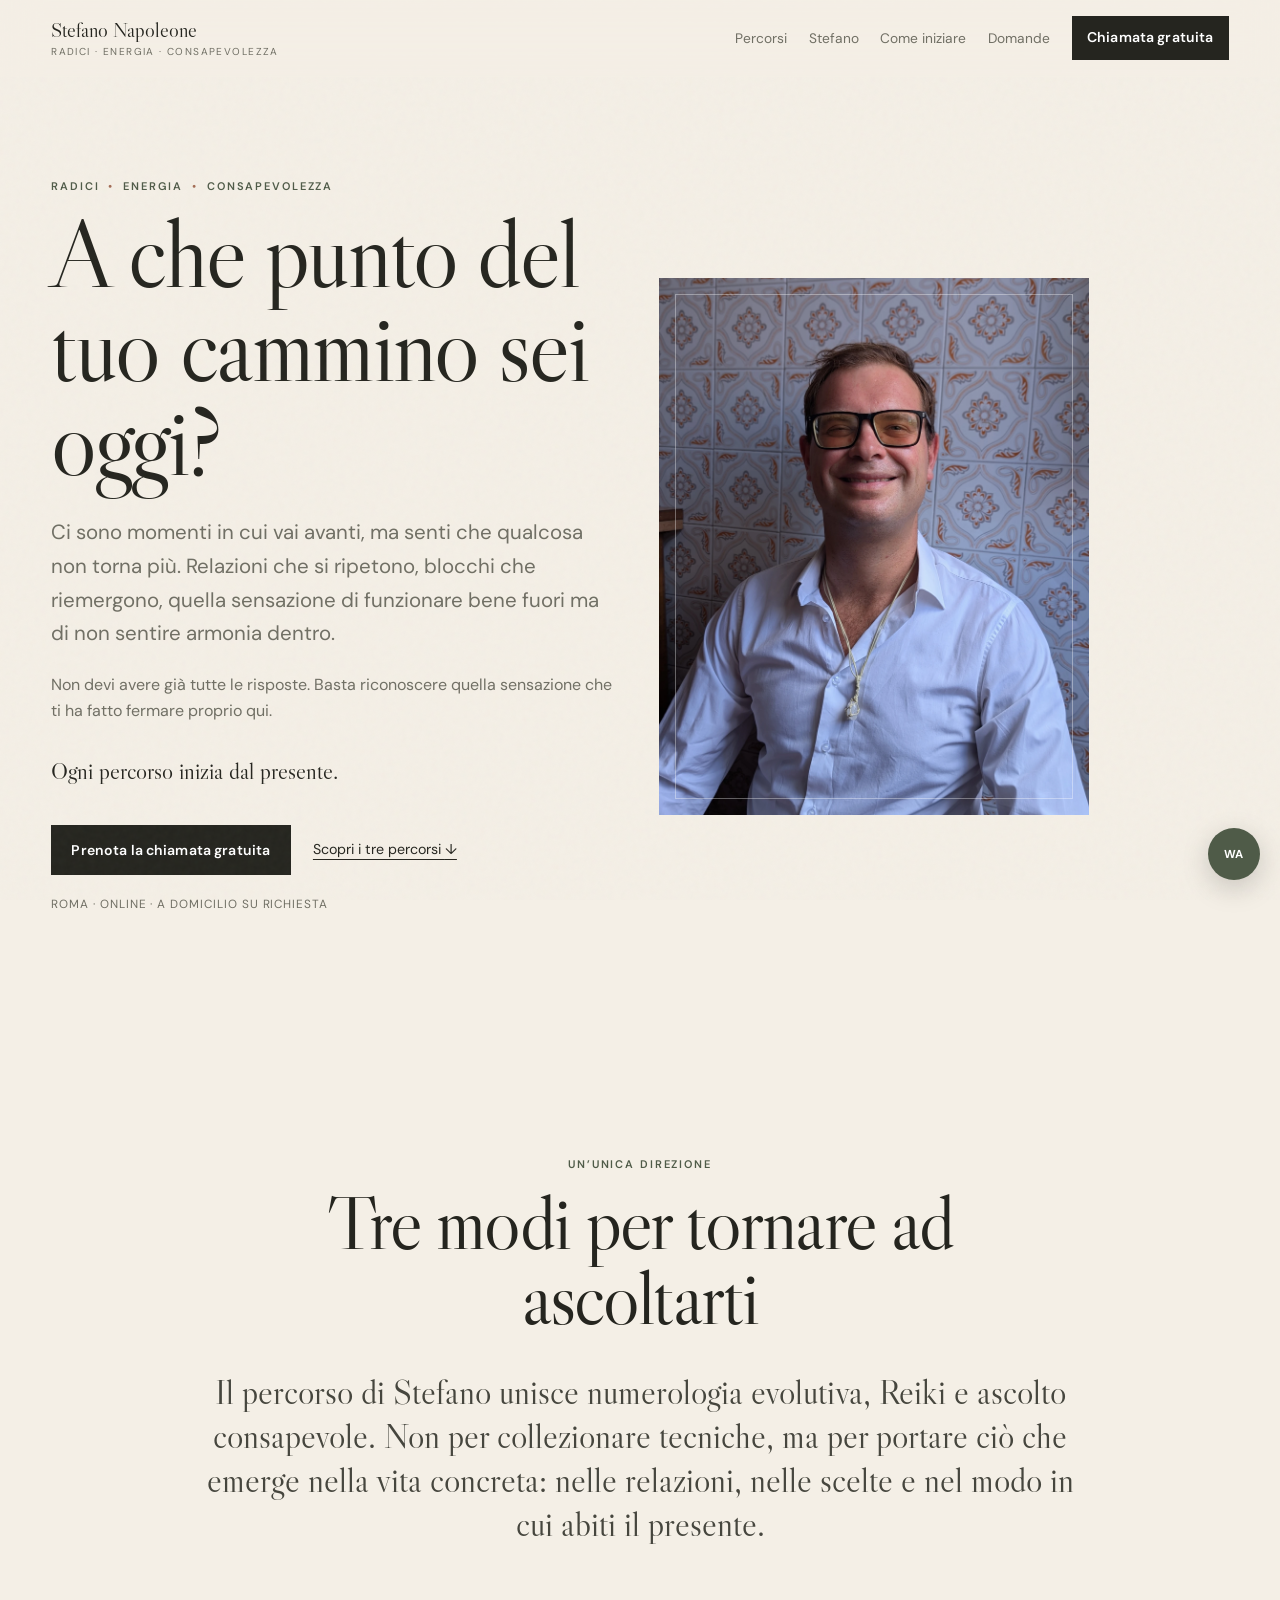
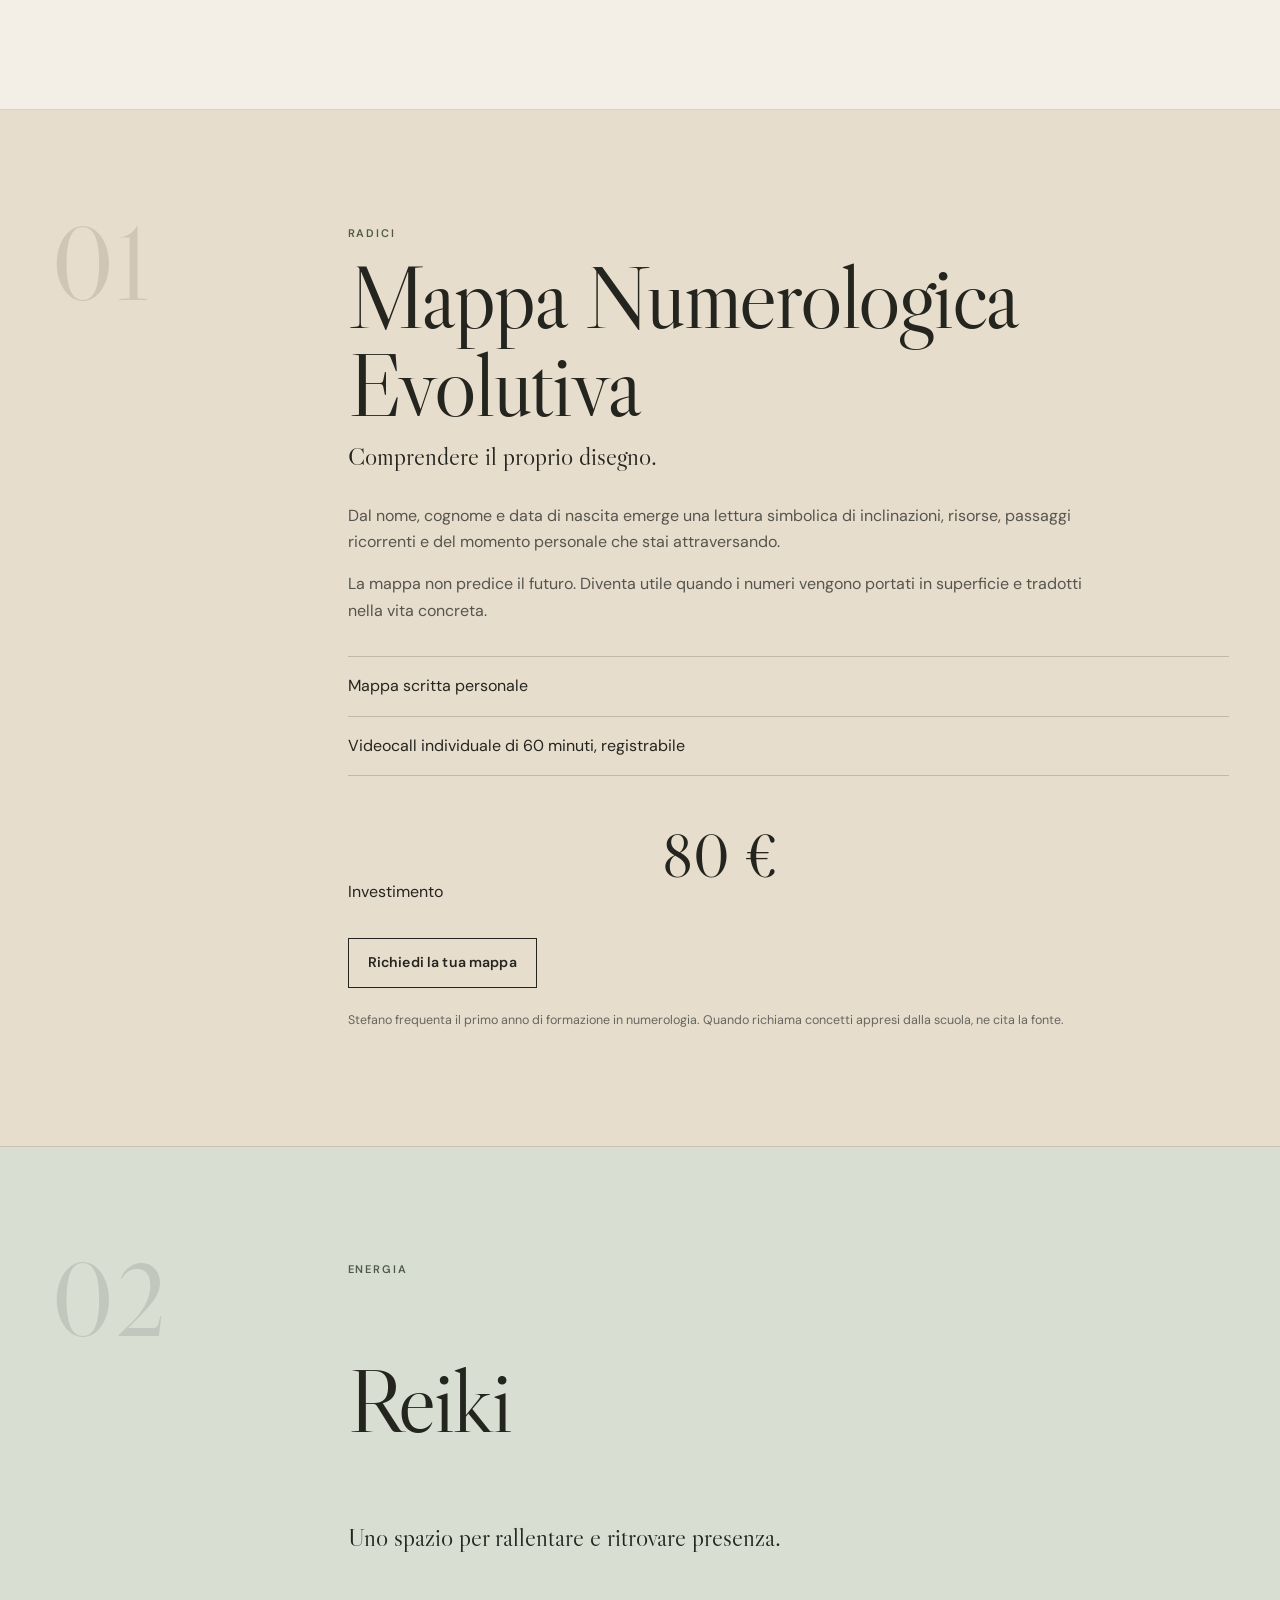
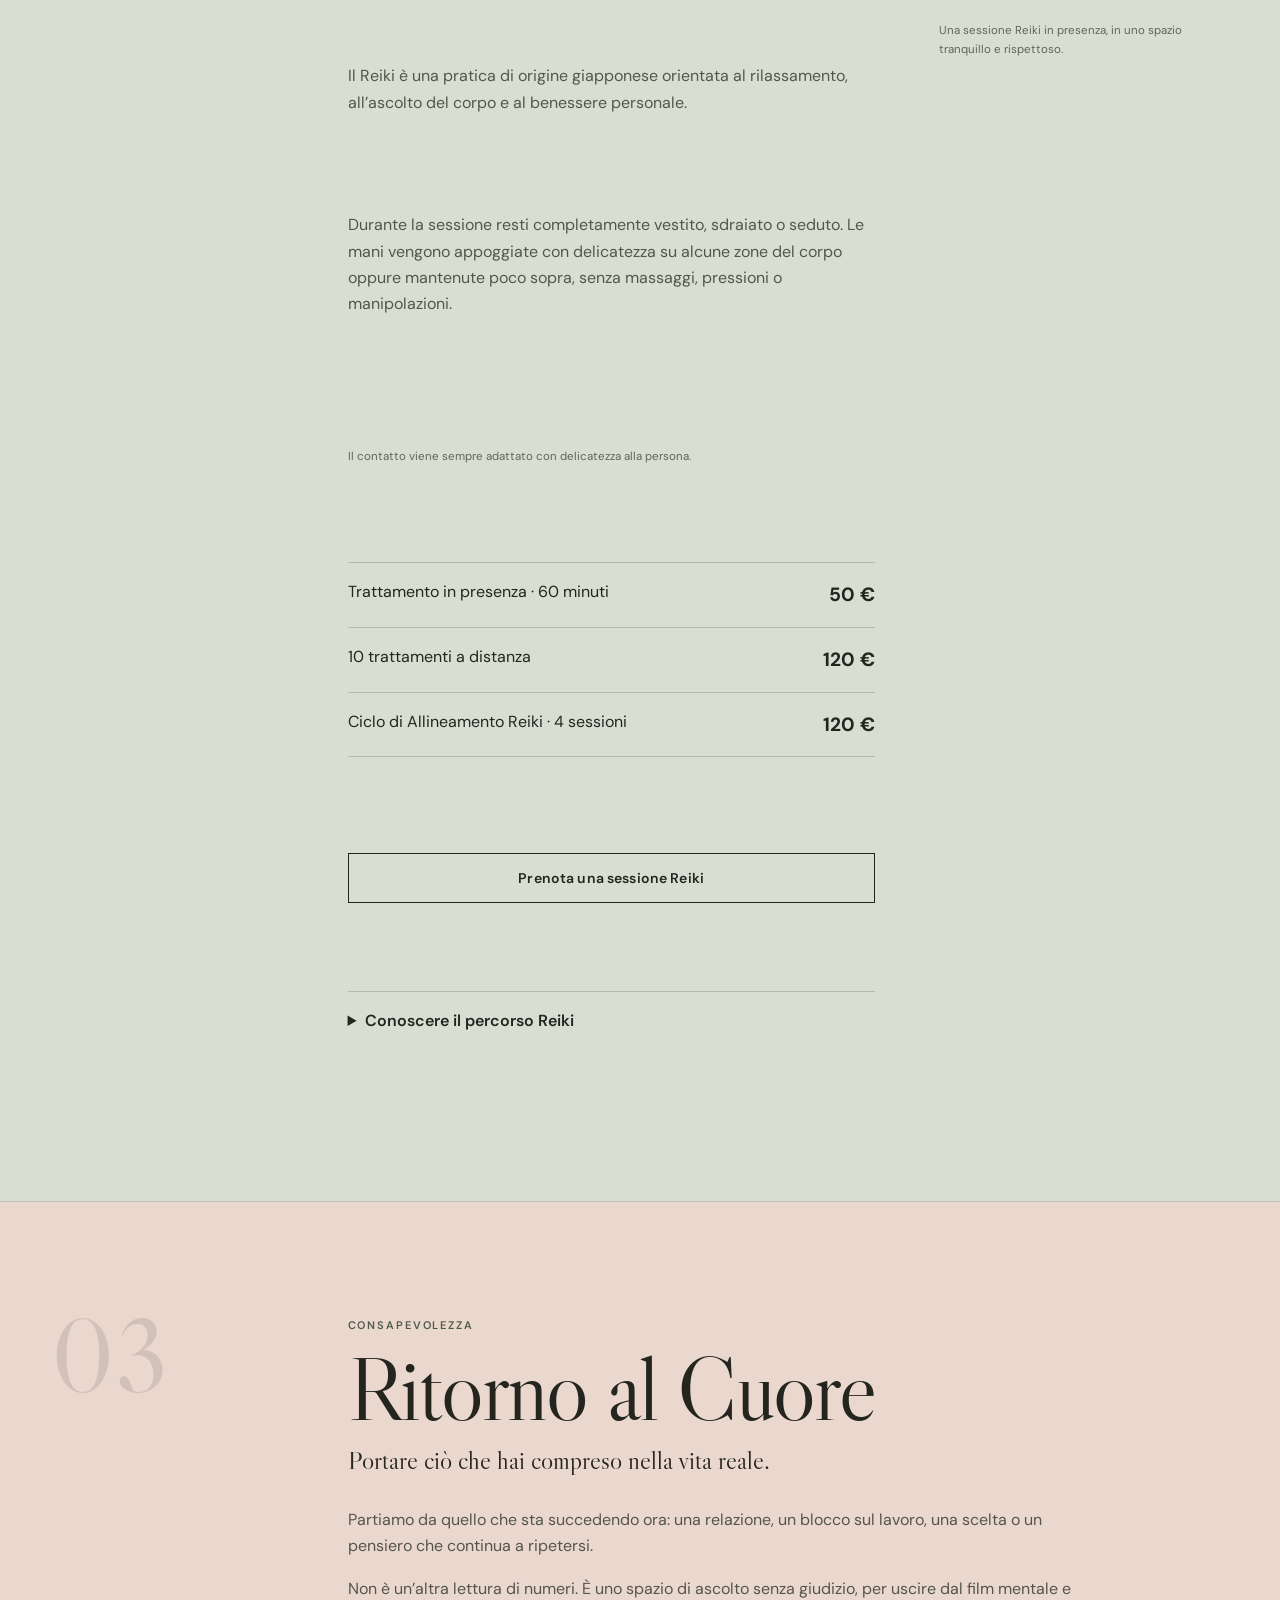
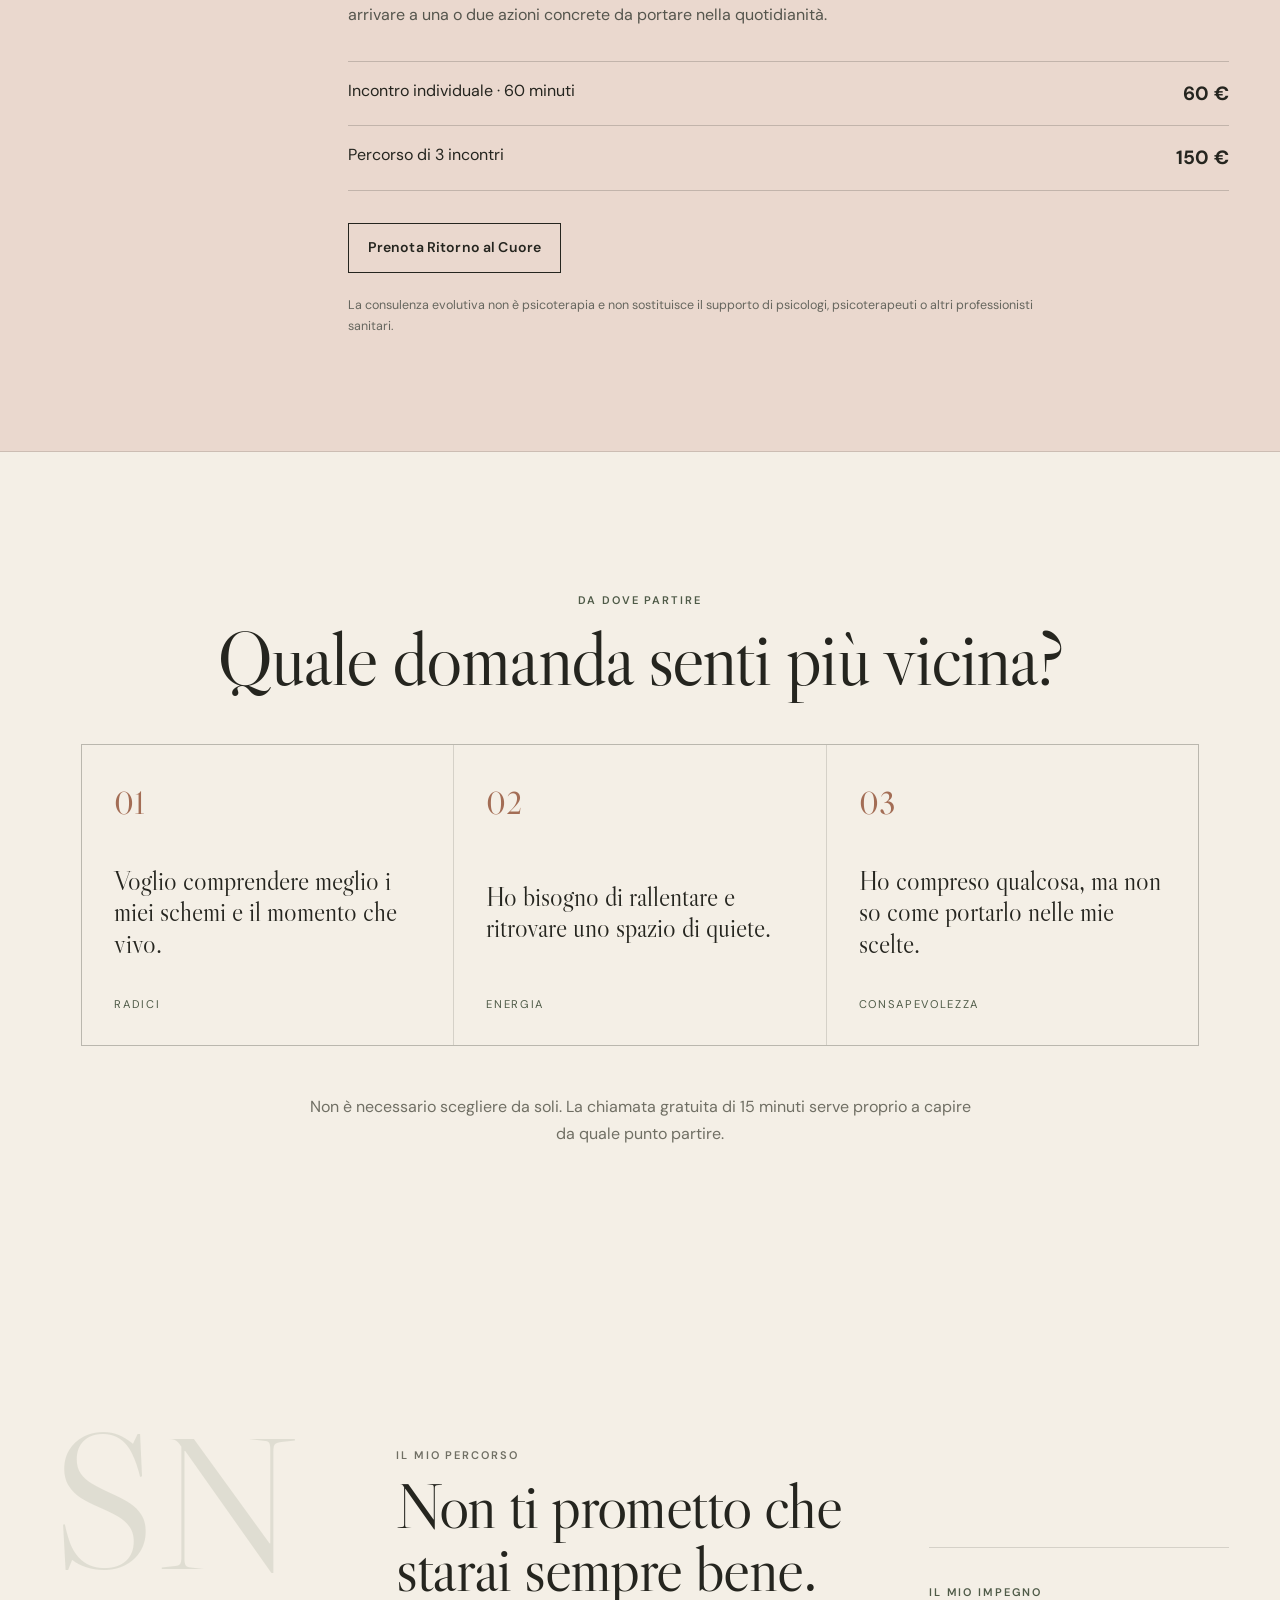
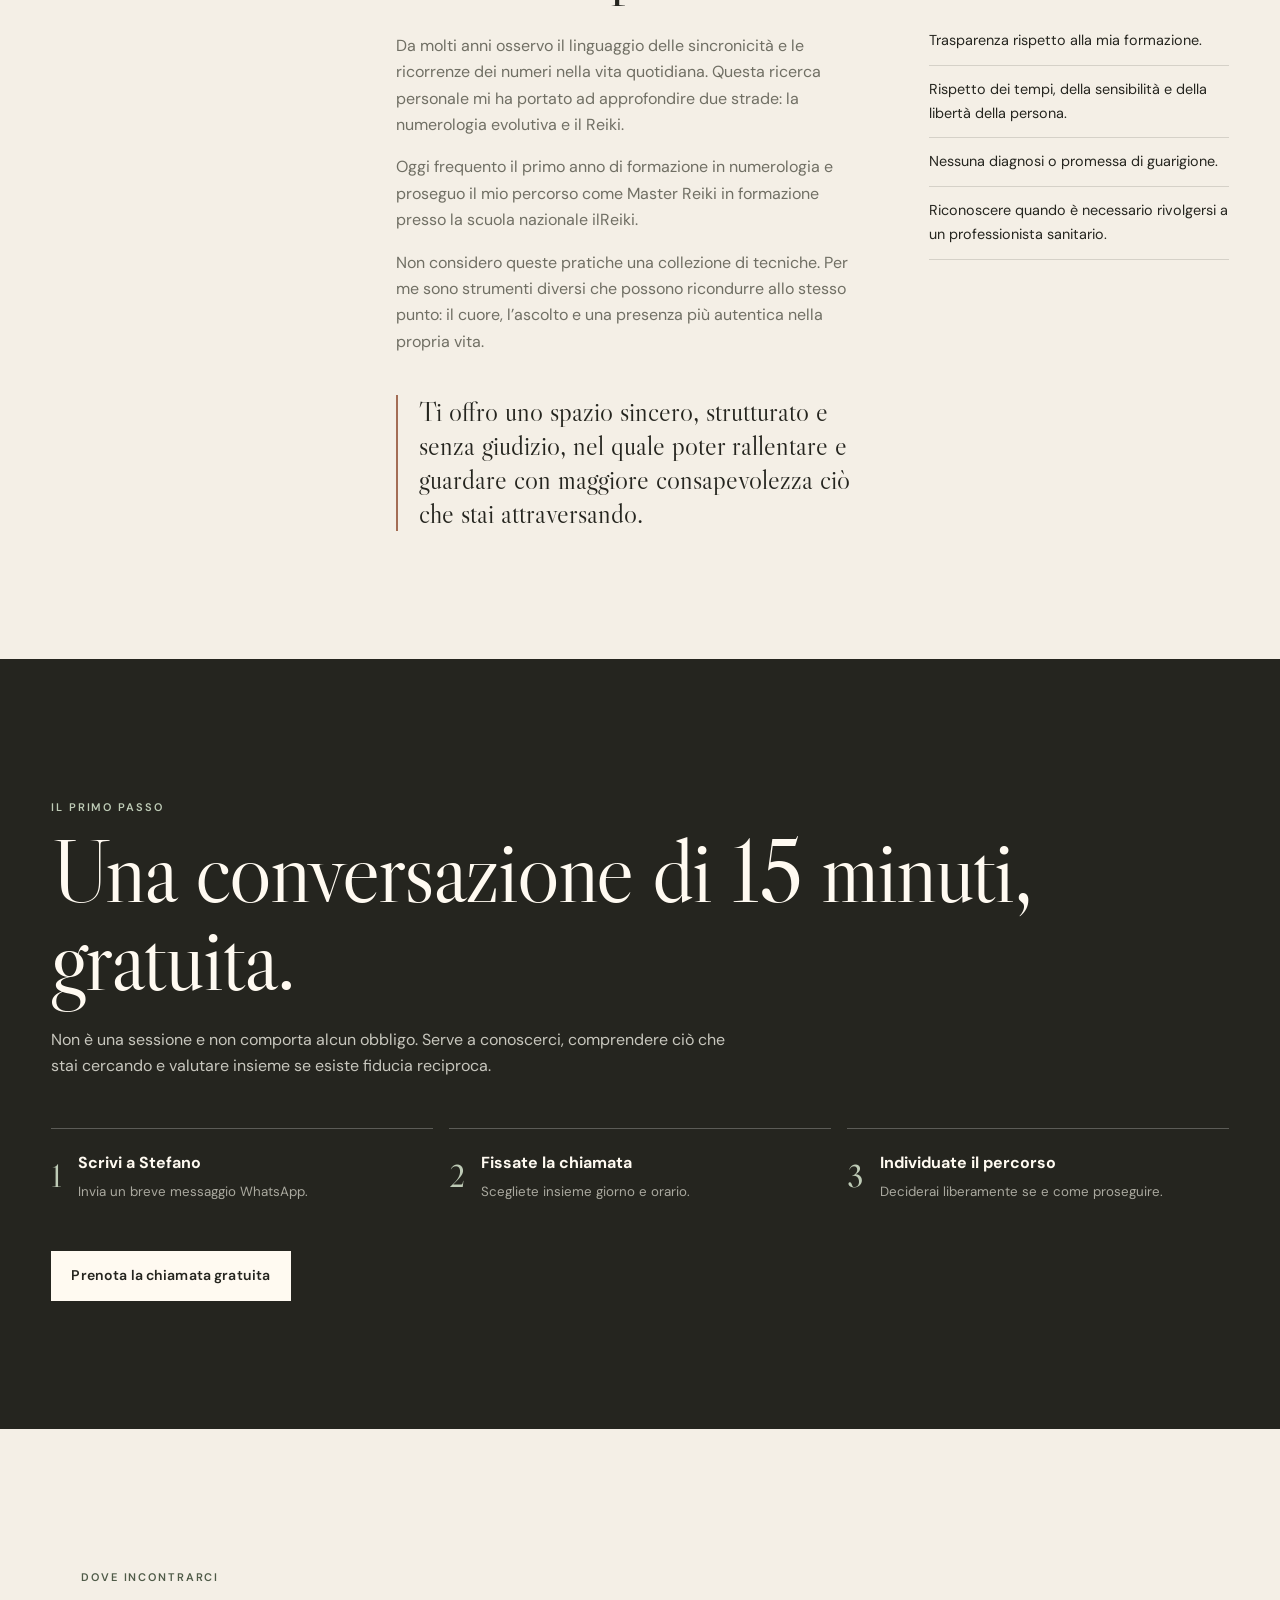
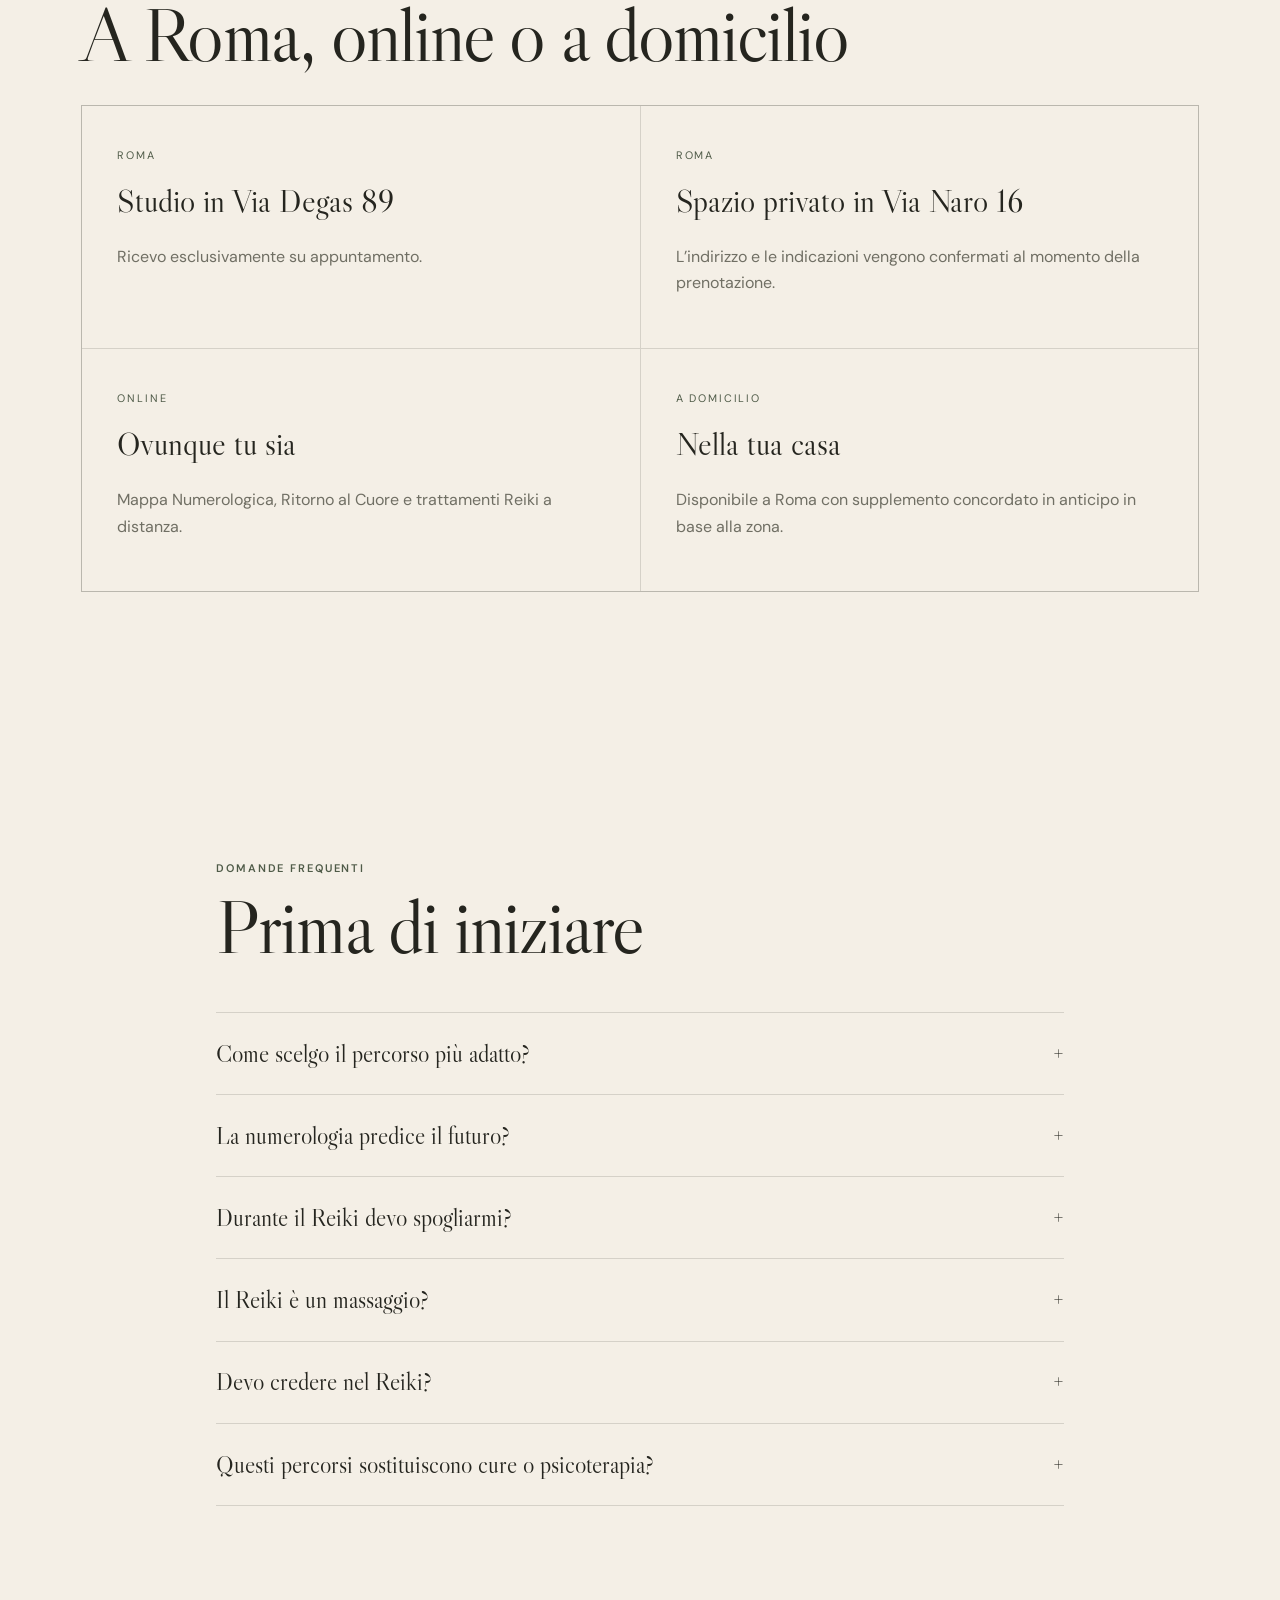
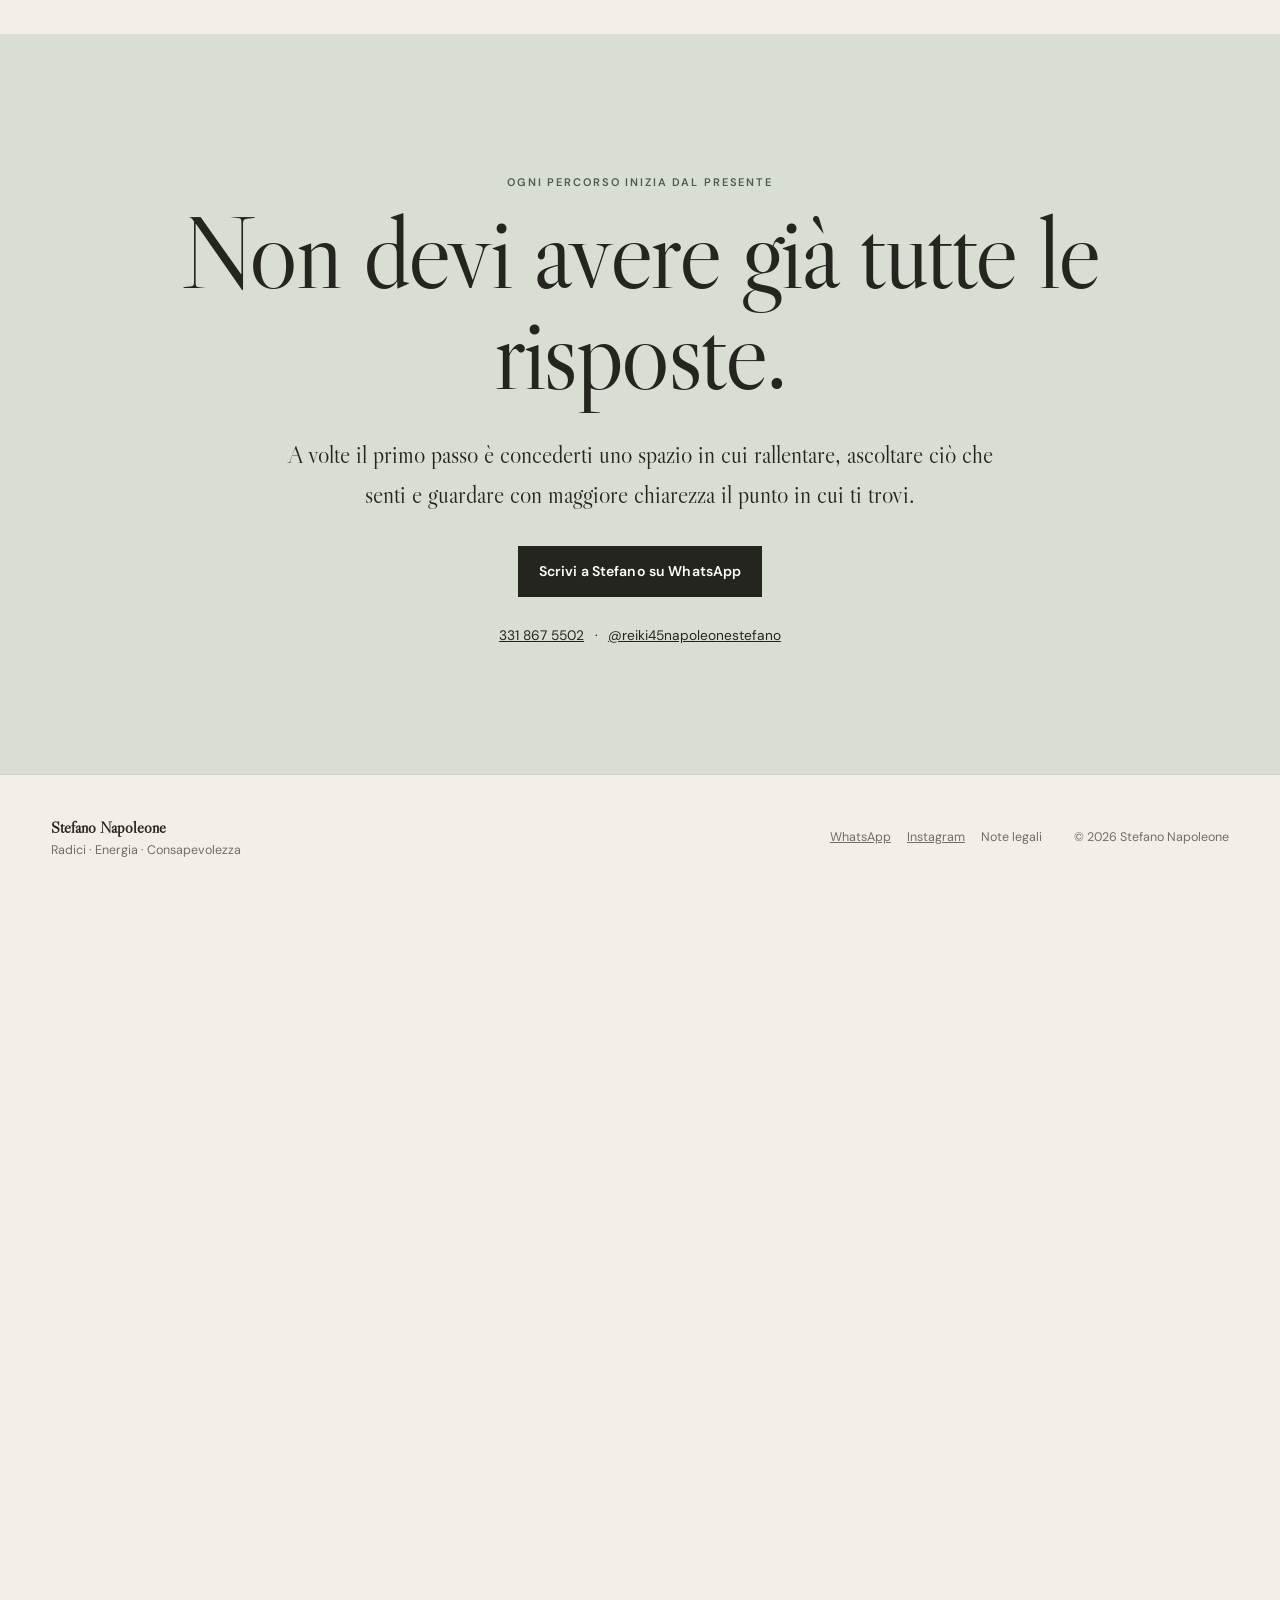
==== index-terza-persona.html @ e967b7cc "up" ====
<!doctype html>
<html lang="it">
<head>
  <meta charset="utf-8">
  <meta name="viewport" content="width=device-width, initial-scale=1">
  <meta name="theme-color" content="#f4efe6">
  <meta name="description" content="Stefano Napoleone propone percorsi individuali di numerologia evolutiva, Reiki e ascolto consapevole, a Roma, online e a domicilio.">
  <meta property="og:title" content="Stefano Napoleone | Radici • Energia • Consapevolezza">
  <meta property="og:description" content="Numerologia evolutiva, Reiki e consulenza evolutiva a Roma e online.">
  <meta property="og:type" content="website">
  <title>Stefano Napoleone | Radici • Energia • Consapevolezza</title>
  <link rel="icon" href="assets/favicon.svg" type="image/svg+xml">
  <link rel="preconnect" href="https://fonts.googleapis.com">
  <link rel="preconnect" href="https://fonts.gstatic.com" crossorigin>
  <link href="https://fonts.googleapis.com/css2?family=DM+Sans:wght@400;500;600&family=Libre+Caslon+Display&display=swap" rel="stylesheet">
  <link rel="stylesheet" href="assets/styles.css">
  <script defer src="assets/app.js"></script>
</head>
<body>
  <a class="skip-link" href="#contenuto">Vai al contenuto</a>

  <header class="site-header" data-header>
    <a class="brand" href="#home" aria-label="Stefano Napoleone, torna all'inizio">
      <span>Stefano Napoleone</span>
      <small>Radici · Energia · Consapevolezza</small>
    </a>
    <button class="menu-toggle" type="button" aria-expanded="false" aria-controls="site-nav" data-menu-toggle>
      <span></span><span></span><span></span><span class="sr-only">Apri menu</span>
    </button>
    <nav id="site-nav" class="site-nav" aria-label="Navigazione principale" data-nav>
      <a href="#percorsi">Percorsi</a>
      <a href="#stefano">Stefano</a>
      <a href="#come-iniziare">Come iniziare</a>
      <a href="#domande">Domande</a>
      <a class="button button-small" href="https://wa.me/393318675502?text=Ciao%20Stefano%2C%20vorrei%20prenotare%20la%20chiamata%20conoscitiva%20gratuita." target="_blank" rel="noopener">Chiamata gratuita</a>
    </nav>
  </header>

  <main id="contenuto">
    <section class="hero" id="home">
      <div class="hero-copy reveal">
        <p class="eyebrow">Radici <i>•</i> Energia <i>•</i> Consapevolezza</p>
        <h1>A che punto del tuo cammino sei oggi?</h1>
        <p class="hero-lead">Ci sono momenti in cui vai avanti, ma senti che qualcosa non torna più. Relazioni che si ripetono, blocchi che riemergono, quella sensazione di funzionare bene fuori ma di non sentire armonia dentro.</p>
        <p>Non devi avere già tutte le risposte. Basta riconoscere quella sensazione che ti ha fatto fermare proprio qui.</p>
        <p class="signature-line">Ogni percorso inizia dal presente.</p>
        <div class="hero-actions">
          <a class="button" href="https://wa.me/393318675502?text=Ciao%20Stefano%2C%20vorrei%20prenotare%20la%20chiamata%20conoscitiva%20gratuita." target="_blank" rel="noopener">Prenota la chiamata gratuita</a>
          <a class="text-link" href="#percorsi">Scopri i tre percorsi <span aria-hidden="true">↓</span></a>
        </div>
        <p class="microcopy">Roma · Online · A domicilio su richiesta</p>
      </div>
      <div class="hero-visual reveal" aria-label="Spazio predisposto per il ritratto di Stefano Napoleone">
        <div class="portrait-placeholder">
          <span class="sun"></span>
          <span class="line-art"></span>
          <div>
            <strong>Uno spazio autentico</strong>
            <small>per rallentare, ascoltare e ritrovare presenza</small>
          </div>
        </div>
      </div>
    </section>

    <section class="intro section-pad">
      <p class="eyebrow">Un’unica direzione</p>
      <h2>Tre modi per tornare ad ascoltarti</h2>
      <p class="large-copy">Il percorso di Stefano unisce numerologia evolutiva, Reiki e ascolto consapevole. Non per collezionare tecniche, ma per portare ciò che emerge nella vita concreta: nelle relazioni, nelle scelte e nel modo in cui abiti il presente.</p>
    </section>

    <section class="paths" id="percorsi">
      <article class="path-card path-roots reveal">
        <div class="path-number">01</div>
        <div class="path-content">
          <p class="eyebrow">Radici</p>
          <h2>Mappa Numerologica Evolutiva</h2>
          <p class="path-tagline">Comprendere il proprio disegno.</p>
          <p>Dal nome, cognome e data di nascita emerge una lettura simbolica di inclinazioni, risorse, passaggi ricorrenti e del momento personale che stai attraversando.</p>
          <p>La mappa non predice il futuro. Diventa utile quando i numeri vengono portati in superficie e tradotti nella vita concreta.</p>
          <div class="included">
            <span>Mappa scritta personale</span>
            <span>Videocall individuale di 60 minuti, registrabile</span>
          </div>
          <div class="price-row"><span>Investimento</span><strong>80 €</strong></div>
          <a class="button button-ghost" href="https://wa.me/393318675502?text=Ciao%20Stefano%2C%20vorrei%20ricevere%20informazioni%20sulla%20Mappa%20Numerologica%20Evolutiva." target="_blank" rel="noopener">Richiedi la tua mappa</a>
          <p class="note">Stefano frequenta il primo anno di formazione in numerologia. Quando richiama concetti appresi dalla scuola, ne cita la fonte.</p>
        </div>
      </article>

      <article class="path-card path-energy reveal">
        <div class="path-number">02</div>
        <div class="path-content">
          <p class="eyebrow">Energia</p>
          <h2>Reiki</h2>
          <p class="path-tagline">Uno spazio per rallentare e ritrovare presenza.</p>
          <p>Il Reiki è una pratica di origine giapponese orientata al rilassamento, all’ascolto del corpo e al benessere personale.</p>
          <p>Durante la sessione resti completamente vestito, sdraiato o seduto. Le mani vengono appoggiate con delicatezza su alcune zone del corpo oppure mantenute poco sopra, senza massaggi, pressioni o manipolazioni.</p>
          <div class="offers">
            <div><span>Trattamento in presenza · 60 minuti</span><strong>50 €</strong></div>
            <div><span>10 trattamenti a distanza</span><strong>120 €</strong></div>
            <div><span>Ciclo di Allineamento Reiki · 4 sessioni</span><strong>120 €</strong></div>
          </div>
          <a class="button button-ghost" href="https://wa.me/393318675502?text=Ciao%20Stefano%2C%20vorrei%20ricevere%20informazioni%20sui%20trattamenti%20Reiki." target="_blank" rel="noopener">Prenota una sessione Reiki</a>
          <details>
            <summary>Conoscere il percorso Reiki</summary>
            <div class="details-content">
              <p><strong>Primo livello — dimensione fisica.</strong> Introduce alla pratica su di sé e sugli altri partendo dal corpo.</p>
              <p><strong>Secondo livello — dimensione mentale ed emotiva.</strong> Approfondisce il lavoro a distanza e gli aspetti mentali ed emotivi secondo gli insegnamenti della scuola.</p>
              <p><strong>Terzo livello — dimensione spirituale e Allineamento.</strong> Approfondisce la dimensione spirituale e comprende la tecnica di Allineamento Reiki sviluppata dalla scuola ilReiki.</p>
            </div>
          </details>
        </div>
      </article>

      <article class="path-card path-awareness reveal">
        <div class="path-number">03</div>
        <div class="path-content">
          <p class="eyebrow">Consapevolezza</p>
          <h2>Ritorno al Cuore</h2>
          <p class="path-tagline">Portare ciò che hai compreso nella vita reale.</p>
          <p>Partiamo da quello che sta succedendo ora: una relazione, un blocco sul lavoro, una scelta o un pensiero che continua a ripetersi.</p>
          <p>Non è un’altra lettura di numeri. È uno spazio di ascolto senza giudizio, per uscire dal film mentale e arrivare a una o due azioni concrete da portare nella quotidianità.</p>
          <div class="offers">
            <div><span>Incontro individuale · 60 minuti</span><strong>60 €</strong></div>
            <div><span>Percorso di 3 incontri</span><strong>150 €</strong></div>
          </div>
          <a class="button button-ghost" href="https://wa.me/393318675502?text=Ciao%20Stefano%2C%20vorrei%20ricevere%20informazioni%20su%20Ritorno%20al%20Cuore." target="_blank" rel="noopener">Prenota Ritorno al Cuore</a>
          <p class="note">La consulenza evolutiva non è psicoterapia e non sostituisce il supporto di psicologi, psicoterapeuti o altri professionisti sanitari.</p>
        </div>
      </article>
    </section>

    <section class="chooser section-pad">
      <p class="eyebrow">Da dove partire</p>
      <h2>Quale domanda senti più vicina?</h2>
      <div class="choice-grid">
        <a href="#percorsi" class="choice reveal"><span>01</span><strong>Voglio comprendere meglio i miei schemi e il momento che vivo.</strong><em>Radici</em></a>
        <a href="#percorsi" class="choice reveal"><span>02</span><strong>Ho bisogno di rallentare e ritrovare uno spazio di quiete.</strong><em>Energia</em></a>
        <a href="#percorsi" class="choice reveal"><span>03</span><strong>Ho compreso qualcosa, ma non so come portarlo nelle mie scelte.</strong><em>Consapevolezza</em></a>
      </div>
      <p class="center-copy">Non è necessario scegliere da soli. La chiamata gratuita di 15 minuti serve proprio a capire da quale punto partire.</p>
    </section>

    <section class="about section-pad" id="stefano">
      <div class="about-mark" aria-hidden="true">SN</div>
      <div class="about-copy reveal">
        <p class="eyebrow">Il mio percorso</p>
        <h2>Non ti prometto che starai sempre bene.</h2>
        <p>Da molti anni osservo il linguaggio delle sincronicità e le ricorrenze dei numeri nella vita quotidiana. Questa ricerca personale mi ha portato ad approfondire due strade: la numerologia evolutiva e il Reiki.</p>
        <p>Oggi frequento il primo anno di formazione in numerologia e proseguo il mio percorso come Master Reiki in formazione presso la scuola nazionale ilReiki.</p>
        <p>Non considero queste pratiche una collezione di tecniche. Per me sono strumenti diversi che possono ricondurre allo stesso punto: il cuore, l’ascolto e una presenza più autentica nella propria vita.</p>
        <blockquote>Ti offro uno spazio sincero, strutturato e senza giudizio, nel quale poter rallentare e guardare con maggiore consapevolezza ciò che stai attraversando.</blockquote>
      </div>
      <div class="ethics reveal">
        <p class="eyebrow">Il mio impegno</p>
        <ul>
          <li>Trasparenza rispetto alla mia formazione.</li>
          <li>Rispetto dei tempi, della sensibilità e della libertà della persona.</li>
          <li>Nessuna diagnosi o promessa di guarigione.</li>
          <li>Riconoscere quando è necessario rivolgersi a un professionista sanitario.</li>
        </ul>
      </div>
    </section>

    <section class="first-step" id="come-iniziare">
      <div class="first-step-inner reveal">
        <p class="eyebrow">Il primo passo</p>
        <h2>Una conversazione di 15 minuti, gratuita.</h2>
        <p>Non è una sessione e non comporta alcun obbligo. Serve a conoscerci, comprendere ciò che stai cercando e valutare insieme se esiste fiducia reciproca.</p>
        <ol>
          <li><span>1</span><div><strong>Scrivi a Stefano</strong><small>Invia un breve messaggio WhatsApp.</small></div></li>
          <li><span>2</span><div><strong>Fissate la chiamata</strong><small>Scegliete insieme giorno e orario.</small></div></li>
          <li><span>3</span><div><strong>Individuate il percorso</strong><small>Deciderai liberamente se e come proseguire.</small></div></li>
        </ol>
        <a class="button button-light" href="https://wa.me/393318675502?text=Ciao%20Stefano%2C%20vorrei%20prenotare%20la%20chiamata%20conoscitiva%20gratuita." target="_blank" rel="noopener">Prenota la chiamata gratuita</a>
      </div>
    </section>

    <section class="locations section-pad">
      <p class="eyebrow">Dove incontrarci</p>
      <h2>A Roma, online o a domicilio</h2>
      <div class="location-grid">
        <div class="location reveal"><span>Roma</span><h3>Studio in Via Degas 89</h3><p>Ricevo esclusivamente su appuntamento.</p></div>
        <div class="location reveal"><span>Roma</span><h3>Spazio privato in Via Naro 16</h3><p>L’indirizzo e le indicazioni vengono confermati al momento della prenotazione.</p></div>
        <div class="location reveal"><span>Online</span><h3>Ovunque tu sia</h3><p>Mappa Numerologica, Ritorno al Cuore e trattamenti Reiki a distanza.</p></div>
        <div class="location reveal"><span>A domicilio</span><h3>Nella tua casa</h3><p>Disponibile a Roma con supplemento concordato in anticipo in base alla zona.</p></div>
      </div>
    </section>

    <section class="faq section-pad" id="domande">
      <p class="eyebrow">Domande frequenti</p>
      <h2>Prima di iniziare</h2>
      <div class="faq-list">
        <details><summary>Come scelgo il percorso più adatto?</summary><p>Puoi partire dalla chiamata gratuita. Stefano ascolterà ciò che stai vivendo, ti illustrerà le possibilità e ti lascerà libero di decidere.</p></details>
        <details><summary>La numerologia predice il futuro?</summary><p>No. La mappa viene proposta come strumento simbolico ed evolutivo per osservare inclinazioni, temi ricorrenti e fasi personali.</p></details>
        <details><summary>Durante il Reiki devo spogliarmi?</summary><p>No. Rimani completamente vestito. È consigliato un abbigliamento comodo.</p></details>
        <details><summary>Il Reiki è un massaggio?</summary><p>No. Non vengono praticati massaggi, pressioni o manipolazioni. Il contatto può essere evitato, mantenendo le mani poco sopra il corpo.</p></details>
        <details><summary>Devo credere nel Reiki?</summary><p>Non è richiesta una particolare convinzione. Puoi vivere la sessione semplicemente come un momento di rilassamento e ascolto.</p></details>
        <details><summary>Questi percorsi sostituiscono cure o psicoterapia?</summary><p>No. Sono attività dedicate al benessere personale e alla riflessione individuale. Non sostituiscono diagnosi, cure, trattamenti sanitari o percorsi psicologici.</p></details>
      </div>
    </section>

    <section class="closing section-pad">
      <div class="closing-inner reveal">
        <p class="eyebrow">Ogni percorso inizia dal presente</p>
        <h2>Non devi avere già tutte le risposte.</h2>
        <p>A volte il primo passo è concederti uno spazio in cui rallentare, ascoltare ciò che senti e guardare con maggiore chiarezza il punto in cui ti trovi.</p>
        <a class="button" href="https://wa.me/393318675502?text=Ciao%20Stefano%2C%20vorrei%20parlarti%20del%20momento%20che%20sto%20vivendo." target="_blank" rel="noopener">Scrivi a Stefano su WhatsApp</a>
        <div class="contact-line">
          <a href="tel:+393318675502">331 867 5502</a>
          <span>·</span>
          <a href="https://www.instagram.com/reiki45napoleonestefano/" target="_blank" rel="noopener">@reiki45napoleonestefano</a>
        </div>
      </div>
    </section>
  </main>

  <footer>
    <div><strong>Stefano Napoleone</strong><span>Radici · Energia · Consapevolezza</span></div>
    <div class="footer-links">
      <a href="https://wa.me/393318675502" target="_blank" rel="noopener">WhatsApp</a>
      <a href="https://www.instagram.com/reiki45napoleonestefano/" target="_blank" rel="noopener">Instagram</a>
      <button type="button" data-legal-open>Note legali</button>
    </div>
    <p>© <span data-year></span> Stefano Napoleone</p>
  </footer>

  <a class="floating-wa" href="https://wa.me/393318675502?text=Ciao%20Stefano%2C%20vorrei%20ricevere%20informazioni." target="_blank" rel="noopener" aria-label="Scrivi a Stefano su WhatsApp">WA</a>

  <dialog class="legal-dialog" data-legal-dialog>
    <button class="dialog-close" type="button" data-legal-close aria-label="Chiudi">×</button>
    <h2>Informazioni importanti</h2>
    <p>Le attività proposte non costituiscono prestazioni mediche, psicologiche o sanitarie e non sostituiscono diagnosi, cure, terapie o trattamenti professionali.</p>
    <p>Il Reiki è presentato come pratica complementare di rilassamento e benessere. La numerologia viene proposta come strumento simbolico e introspettivo. La consulenza evolutiva non è psicoterapia.</p>
    <p>Esperienze e risultati sono soggettivi e possono variare da persona a persona.</p>
    <p>Per informazioni sul trattamento dei dati personali raccolti tramite WhatsApp o Instagram, contatta direttamente Stefano Napoleone.</p>
  </dialog>
</body>
</html>
---- assets/styles.css ----
:root{--paper:#f4efe6;--ink:#25251f;--muted:#706f64;--sage:#74806b;--sage-dark:#4f5b48;--clay:#a36d55;--cream:#fffaf1;--line:rgba(37,37,31,.15);--serif:"Libre Caslon Display",Georgia,serif;--sans:"DM Sans",Arial,sans-serif;--max:1220px;--pad:clamp(1.25rem,4vw,4.5rem)}*{box-sizing:border-box}html{scroll-behavior:smooth}body{margin:0;background:var(--paper);color:var(--ink);font-family:var(--sans);line-height:1.65}body::before{content:"";position:fixed;inset:0;pointer-events:none;opacity:.18;background-image:url("data:image/svg+xml,%3Csvg viewBox='0 0 180 180' xmlns='http://www.w3.org/2000/svg'%3E%3Cfilter id='n'%3E%3CfeTurbulence type='fractalNoise' baseFrequency='.82' numOctaves='3' stitchTiles='stitch'/%3E%3C/filter%3E%3Crect width='100%25' height='100%25' filter='url(%23n)' opacity='.17'/%3E%3C/svg%3E")}a{color:inherit}button,a{font:inherit}.skip-link{position:absolute;left:-999px;top:1rem;background:var(--ink);color:#fff;padding:.7rem 1rem;z-index:99}.skip-link:focus{left:1rem}.sr-only{position:absolute;width:1px;height:1px;padding:0;margin:-1px;overflow:hidden;clip:rect(0,0,0,0);white-space:nowrap;border:0}.site-header{position:sticky;top:0;z-index:20;display:flex;align-items:center;justify-content:space-between;gap:2rem;padding:1rem var(--pad);border-bottom:1px solid transparent;transition:.25s;background:rgba(244,239,230,.78);backdrop-filter:blur(18px)}.site-header.scrolled{border-color:var(--line)}.brand{text-decoration:none;display:flex;flex-direction:column;line-height:1.15}.brand span{font-family:var(--serif);font-size:1.28rem}.brand small{font-size:.63rem;text-transform:uppercase;letter-spacing:.14em;color:var(--muted);margin-top:.25rem}.site-nav{display:flex;align-items:center;gap:1.35rem}.site-nav>a:not(.button){font-size:.86rem;text-decoration:none;color:var(--muted)}.site-nav>a:hover{color:var(--ink)}.menu-toggle{display:none;border:0;background:none;padding:.45rem}.menu-toggle span:not(.sr-only){display:block;width:23px;height:1px;background:var(--ink);margin:5px}.button{display:inline-flex;justify-content:center;align-items:center;min-height:48px;padding:.78rem 1.2rem;border:1px solid var(--ink);background:var(--ink);color:#fff;text-decoration:none;font-weight:600;font-size:.88rem;letter-spacing:.01em;transition:.2s}.button:hover{transform:translateY(-2px);background:var(--sage-dark);border-color:var(--sage-dark)}.button-small{min-height:39px;padding:.58rem .9rem}.button-ghost{background:transparent;color:var(--ink)}.button-light{background:var(--cream);color:var(--ink);border-color:var(--cream)}.text-link{font-size:.89rem;text-underline-offset:5px}.hero{max-width:var(--max);margin:auto;min-height:calc(100vh - 80px);padding:clamp(3rem,7vw,7rem) var(--pad);display:grid;grid-template-columns:1.12fr .88fr;align-items:center;gap:clamp(2rem,7vw,7rem)}.hero h1,.section-pad h2,.path-card h2,.first-step h2,.closing h2{font-family:var(--serif);font-weight:400;line-height:.98;letter-spacing:-.025em}.hero h1{font-size:clamp(3.7rem,7.5vw,7.4rem);margin:.5rem 0 1.7rem;max-width:850px}.hero-copy>p:not(.eyebrow,.signature-line,.microcopy){max-width:660px;color:var(--muted)}.hero-lead{font-size:clamp(1.05rem,1.6vw,1.28rem)}.signature-line{font-family:var(--serif);font-size:1.45rem;margin-top:1.7rem}.eyebrow{text-transform:uppercase;letter-spacing:.17em;font-size:.69rem;font-weight:600;color:var(--sage-dark)}.eyebrow i{font-style:normal;color:var(--clay);padding:0 .25rem}.hero-actions{display:flex;align-items:center;gap:1.4rem;flex-wrap:wrap;margin-top:2.2rem}.microcopy{font-size:.74rem;color:var(--muted);letter-spacing:.08em;text-transform:uppercase;margin-top:1.25rem}.portrait-placeholder{aspect-ratio:4/5;min-height:530px;position:relative;overflow:hidden;background:linear-gradient(155deg,#d8d6c6,#9aa28e 62%,#68715f);display:flex;align-items:flex-end;padding:2rem;color:white}.portrait-placeholder::after{content:"";position:absolute;inset:1rem;border:1px solid rgba(255,255,255,.35)}.portrait-placeholder .sun{position:absolute;width:58%;aspect-ratio:1;border-radius:50%;background:rgba(245,228,189,.55);top:11%;right:-9%;filter:blur(2px)}.line-art{position:absolute;width:74%;height:60%;left:4%;top:28%;border:1px solid rgba(255,255,255,.28);border-radius:50% 50% 8% 58%;transform:rotate(-13deg)}.portrait-placeholder div{position:relative;z-index:2;display:flex;flex-direction:column;max-width:250px}.portrait-placeholder strong{font-family:var(--serif);font-size:2rem;font-weight:400;line-height:1}.portrait-placeholder small{margin-top:.6rem;opacity:.8}.section-pad{padding:clamp(5rem,10vw,10rem) var(--pad);max-width:var(--max);margin:auto}.intro{text-align:center;max-width:980px}.section-pad h2{font-size:clamp(3rem,6vw,6rem);margin:.7rem 0 2rem}.large-copy{font-family:var(--serif);font-size:clamp(1.5rem,2.7vw,2.6rem);line-height:1.28;color:#46463e}.paths{border-top:1px solid var(--line)}.path-card{display:grid;grid-template-columns:minmax(90px,.3fr) minmax(0,1fr);gap:2rem;padding:clamp(4rem,8vw,8rem) var(--pad);border-bottom:1px solid var(--line)}.path-content{max-width:890px}.path-number{font-family:var(--serif);font-size:clamp(4rem,8vw,8rem);color:rgba(37,37,31,.12);line-height:1}.path-card h2{font-size:clamp(3.2rem,7vw,7.5rem);margin:.25rem 0 .4rem}.path-tagline{font-family:var(--serif);font-size:clamp(1.4rem,2vw,2rem);margin-top:0}.path-card p:not(.eyebrow,.path-tagline,.note){max-width:760px;color:#55554d}.path-roots{background:#e7ddcd}.path-energy{background:#d8dfd2}.path-awareness{background:#ead8ce}.included,.offers{margin:2rem 0;border-top:1px solid rgba(37,37,31,.2)}.included span,.offers div{display:flex;justify-content:space-between;gap:1rem;padding:1rem 0;border-bottom:1px solid rgba(37,37,31,.2)}.offers strong{font-size:1.2rem;white-space:nowrap}.price-row{display:flex;justify-content:space-between;align-items:end;max-width:430px;margin:2rem 0}.price-row strong{font-family:var(--serif);font-size:3.7rem;font-weight:400}.note{font-size:.78rem;max-width:720px;margin-top:1.4rem;color:#66665e}.path-card details{margin-top:1.5rem;border-top:1px solid rgba(37,37,31,.2);padding-top:1rem}.path-card summary,.faq summary{cursor:pointer;font-weight:600}.details-content{padding:1rem 0}.chooser{text-align:center}.choice-grid{display:grid;grid-template-columns:repeat(3,1fr);gap:1px;background:var(--line);border:1px solid var(--line);margin:3rem 0}.choice{background:var(--paper);padding:2rem;text-decoration:none;display:flex;min-height:300px;flex-direction:column;text-align:left;transition:.2s}.choice:hover{background:var(--cream);transform:translateY(-5px)}.choice span{font-family:var(--serif);font-size:2rem;color:var(--clay)}.choice strong{font-family:var(--serif);font-size:1.65rem;font-weight:400;line-height:1.2;margin:auto 0}.choice em{font-style:normal;text-transform:uppercase;letter-spacing:.15em;font-size:.7rem;color:var(--sage-dark)}.center-copy{max-width:680px;margin:2rem auto;color:var(--muted)}.about{display:grid;grid-template-columns:.75fr 1.25fr .8fr;gap:clamp(2rem,5vw,5rem);align-items:start}.about-mark{font-family:var(--serif);font-size:clamp(7rem,15vw,15rem);line-height:.7;color:rgba(116,128,107,.16);position:sticky;top:180px}.about-copy h2{font-size:clamp(3rem,5vw,5rem)}.about-copy p{color:var(--muted)}blockquote{font-family:var(--serif);font-size:1.7rem;line-height:1.25;margin:2.5rem 0 0;padding-left:1.3rem;border-left:2px solid var(--clay)}.ethics{margin-top:7rem;border-top:1px solid var(--line);padding-top:1.5rem}.ethics ul{padding:0;list-style:none}.ethics li{padding:.75rem 0;border-bottom:1px solid var(--line);font-size:.9rem}.first-step{background:var(--ink);color:var(--cream);padding:clamp(5rem,10vw,10rem) var(--pad)}.first-step-inner{max-width:900px;margin:auto}.first-step .eyebrow{color:#becbb6}.first-step h2{font-size:clamp(3.3rem,7vw,7rem);margin:.5rem 0 1.5rem}.first-step>div>p{max-width:700px;color:#c8c7be}.first-step ol{padding:0;list-style:none;margin:3rem 0;display:grid;grid-template-columns:repeat(3,1fr);gap:1rem}.first-step li{border-top:1px solid rgba(255,255,255,.25);padding-top:1.3rem;display:flex;gap:1rem}.first-step li>span{font-family:var(--serif);font-size:2rem;color:#becbb6}.first-step li div{display:flex;flex-direction:column}.first-step small{color:#aaa99f;margin-top:.3rem}.location-grid{display:grid;grid-template-columns:repeat(2,1fr);gap:1px;background:var(--line);border:1px solid var(--line)}.location{background:var(--paper);padding:2.2rem}.location span{font-size:.68rem;letter-spacing:.17em;text-transform:uppercase;color:var(--sage-dark)}.location h3{font-family:var(--serif);font-weight:400;font-size:2rem;margin:.5rem 0}.location p{color:var(--muted)}.faq{max-width:950px}.faq-list{margin-top:3rem}.faq details{border-top:1px solid var(--line);padding:1.3rem 0}.faq details:last-child{border-bottom:1px solid var(--line)}.faq summary{font-family:var(--serif);font-size:1.5rem;font-weight:400;list-style:none;display:flex;justify-content:space-between}.faq summary::after{content:"+"}.faq details[open] summary::after{content:"−"}.faq details p{color:var(--muted);max-width:700px}.closing{max-width:none;background:#d8dfd2;text-align:center}.closing-inner{max-width:900px;margin:auto}.closing h2{font-size:clamp(3.5rem,8vw,8rem)}.closing p:not(.eyebrow){font-family:var(--serif);font-size:1.5rem;max-width:720px;margin:0 auto 2rem}.contact-line{margin-top:1.7rem;display:flex;justify-content:center;gap:.65rem;flex-wrap:wrap;font-size:.86rem}footer{padding:2.4rem var(--pad);display:grid;grid-template-columns:1fr auto auto;gap:2rem;align-items:center;border-top:1px solid var(--line);font-size:.78rem;color:var(--muted)}footer>div:first-child{display:flex;flex-direction:column}footer strong{color:var(--ink);font-family:var(--serif);font-size:1rem}.footer-links{display:flex;gap:1rem}.footer-links a,.footer-links button{border:0;background:none;padding:0;color:inherit}.floating-wa{position:fixed;right:1.25rem;bottom:1.25rem;width:52px;height:52px;border-radius:50%;background:var(--sage-dark);color:#fff;display:flex;align-items:center;justify-content:center;text-decoration:none;font-size:.72rem;font-weight:700;letter-spacing:.08em;box-shadow:0 8px 28px rgba(0,0,0,.18);z-index:18}.legal-dialog{max-width:620px;border:0;padding:2.5rem;background:var(--cream);color:var(--ink);box-shadow:0 30px 100px rgba(0,0,0,.3)}.legal-dialog::backdrop{background:rgba(37,37,31,.7)}.legal-dialog h2{font-family:var(--serif);font-size:2.5rem;font-weight:400}.dialog-close{position:absolute;right:1rem;top:.7rem;border:0;background:none;font-size:2rem;cursor:pointer}.reveal{opacity:0;transform:translateY(24px);transition:opacity .75s ease,transform .75s ease}.reveal.visible{opacity:1;transform:none}@media(max-width:900px){.menu-toggle{display:block}.site-nav{position:absolute;top:100%;left:0;right:0;background:var(--paper);padding:1.2rem var(--pad) 1.5rem;border-bottom:1px solid var(--line);display:none;align-items:stretch;flex-direction:column}.site-nav.open{display:flex}.hero{grid-template-columns:1fr;min-height:auto}.hero-visual{order:-1}.portrait-placeholder{min-height:390px;aspect-ratio:16/10}.choice-grid{grid-template-columns:1fr}.choice{min-height:230px}.about{grid-template-columns:1fr}.about-mark{display:none}.ethics{margin-top:1rem}.first-step ol{grid-template-columns:1fr}.location-grid{grid-template-columns:1fr}footer{grid-template-columns:1fr}.path-card{grid-template-columns:1fr}.path-number{font-size:4rem}.included span,.offers div{align-items:flex-end}}@media(max-width:560px){.brand small{display:none}.hero h1{font-size:3.45rem}.hero{padding-top:2rem}.portrait-placeholder{min-height:300px}.hero-actions{align-items:flex-start;flex-direction:column}.button{width:100%}.path-card h2{font-size:3.3rem}.section-pad h2{font-size:3.2rem}.price-row strong{font-size:3rem}.location{padding:1.5rem}.first-step h2{font-size:3.3rem}.closing h2{font-size:3.8rem}.floating-wa{width:48px;height:48px}.contact-line{flex-direction:column}.contact-line span{display:none}}@media(prefers-reduced-motion:reduce){html{scroll-behavior:auto}.reveal{opacity:1;transform:none;transition:none}.button,.choice{transition:none}}
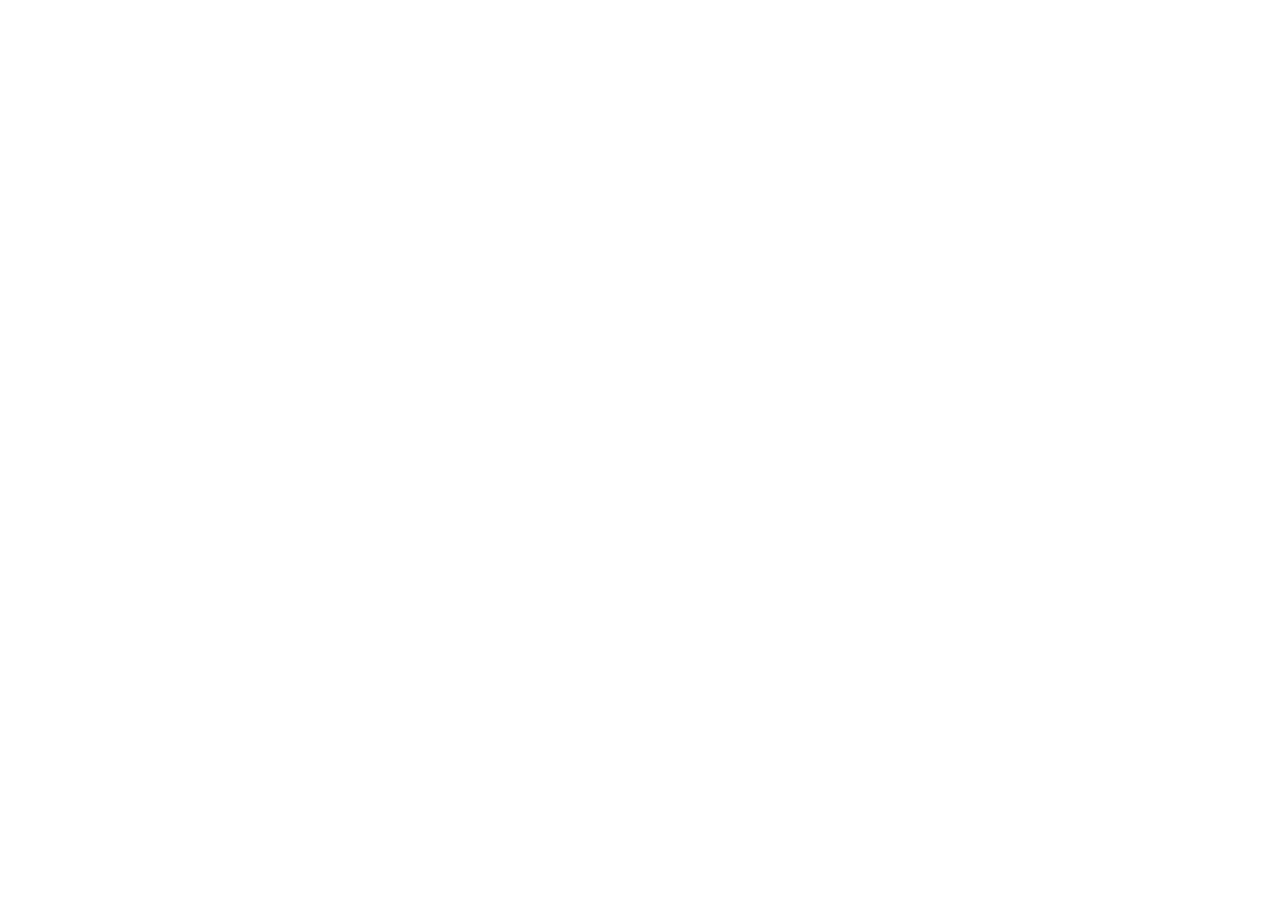
==== commit 785d6d36: "Rimuovi vecchi contatti dalla pagina legacy" ====
--- a/index-terza-persona.html
+++ b/index-terza-persona.html
@@ -3,237 +3,12 @@
 <head>
   <meta charset="utf-8">
   <meta name="viewport" content="width=device-width, initial-scale=1">
-  <meta name="theme-color" content="#f4efe6">
-  <meta name="description" content="Stefano Napoleone propone percorsi individuali di numerologia evolutiva, Reiki e ascolto consapevole, a Roma, online e a domicilio.">
-  <meta property="og:title" content="Stefano Napoleone | Radici • Energia • Consapevolezza">
-  <meta property="og:description" content="Numerologia evolutiva, Reiki e consulenza evolutiva a Roma e online.">
-  <meta property="og:type" content="website">
-  <title>Stefano Napoleone | Radici • Energia • Consapevolezza</title>
-  <link rel="icon" href="assets/favicon.svg" type="image/svg+xml">
-  <link rel="preconnect" href="https://fonts.googleapis.com">
-  <link rel="preconnect" href="https://fonts.gstatic.com" crossorigin>
-  <link href="https://fonts.googleapis.com/css2?family=DM+Sans:wght@400;500;600&family=Libre+Caslon+Display&display=swap" rel="stylesheet">
-  <link rel="stylesheet" href="assets/styles.css">
-  <script defer src="assets/app.js"></script>
+  <meta name="robots" content="noindex,follow">
+  <link rel="canonical" href="https://reiki-stefanonapoleone.it/">
+  <meta http-equiv="refresh" content="0; url=https://reiki-stefanonapoleone.it/">
+  <title>Stefano Napoleone</title>
 </head>
 <body>
-  <a class="skip-link" href="#contenuto">Vai al contenuto</a>
-
-  <header class="site-header" data-header>
-    <a class="brand" href="#home" aria-label="Stefano Napoleone, torna all'inizio">
-      <span>Stefano Napoleone</span>
-      <small>Radici · Energia · Consapevolezza</small>
-    </a>
-    <button class="menu-toggle" type="button" aria-expanded="false" aria-controls="site-nav" data-menu-toggle>
-      <span></span><span></span><span></span><span class="sr-only">Apri menu</span>
-    </button>
-    <nav id="site-nav" class="site-nav" aria-label="Navigazione principale" data-nav>
-      <a href="#percorsi">Percorsi</a>
-      <a href="#stefano">Stefano</a>
-      <a href="#come-iniziare">Come iniziare</a>
-      <a href="#domande">Domande</a>
-      <a class="button button-small" href="https://wa.me/393318675502?text=Ciao%20Stefano%2C%20vorrei%20prenotare%20la%20chiamata%20conoscitiva%20gratuita." target="_blank" rel="noopener">Chiamata gratuita</a>
-    </nav>
-  </header>
-
-  <main id="contenuto">
-    <section class="hero" id="home">
-      <div class="hero-copy reveal">
-        <p class="eyebrow">Radici <i>•</i> Energia <i>•</i> Consapevolezza</p>
-        <h1>A che punto del tuo cammino sei oggi?</h1>
-        <p class="hero-lead">Ci sono momenti in cui vai avanti, ma senti che qualcosa non torna più. Relazioni che si ripetono, blocchi che riemergono, quella sensazione di funzionare bene fuori ma di non sentire armonia dentro.</p>
-        <p>Non devi avere già tutte le risposte. Basta riconoscere quella sensazione che ti ha fatto fermare proprio qui.</p>
-        <p class="signature-line">Ogni percorso inizia dal presente.</p>
-        <div class="hero-actions">
-          <a class="button" href="https://wa.me/393318675502?text=Ciao%20Stefano%2C%20vorrei%20prenotare%20la%20chiamata%20conoscitiva%20gratuita." target="_blank" rel="noopener">Prenota la chiamata gratuita</a>
-          <a class="text-link" href="#percorsi">Scopri i tre percorsi <span aria-hidden="true">↓</span></a>
-        </div>
-        <p class="microcopy">Roma · Online · A domicilio su richiesta</p>
-      </div>
-      <div class="hero-visual reveal" aria-label="Spazio predisposto per il ritratto di Stefano Napoleone">
-        <div class="portrait-placeholder">
-          <span class="sun"></span>
-          <span class="line-art"></span>
-          <div>
-            <strong>Uno spazio autentico</strong>
-            <small>per rallentare, ascoltare e ritrovare presenza</small>
-          </div>
-        </div>
-      </div>
-    </section>
-
-    <section class="intro section-pad">
-      <p class="eyebrow">Un’unica direzione</p>
-      <h2>Tre modi per tornare ad ascoltarti</h2>
-      <p class="large-copy">Il percorso di Stefano unisce numerologia evolutiva, Reiki e ascolto consapevole. Non per collezionare tecniche, ma per portare ciò che emerge nella vita concreta: nelle relazioni, nelle scelte e nel modo in cui abiti il presente.</p>
-    </section>
-
-    <section class="paths" id="percorsi">
-      <article class="path-card path-roots reveal">
-        <div class="path-number">01</div>
-        <div class="path-content">
-          <p class="eyebrow">Radici</p>
-          <h2>Mappa Numerologica Evolutiva</h2>
-          <p class="path-tagline">Comprendere il proprio disegno.</p>
-          <p>Dal nome, cognome e data di nascita emerge una lettura simbolica di inclinazioni, risorse, passaggi ricorrenti e del momento personale che stai attraversando.</p>
-          <p>La mappa non predice il futuro. Diventa utile quando i numeri vengono portati in superficie e tradotti nella vita concreta.</p>
-          <div class="included">
-            <span>Mappa scritta personale</span>
-            <span>Videocall individuale di 60 minuti, registrabile</span>
-          </div>
-          <div class="price-row"><span>Investimento</span><strong>80 €</strong></div>
-          <a class="button button-ghost" href="https://wa.me/393318675502?text=Ciao%20Stefano%2C%20vorrei%20ricevere%20informazioni%20sulla%20Mappa%20Numerologica%20Evolutiva." target="_blank" rel="noopener">Richiedi la tua mappa</a>
-          <p class="note">Stefano frequenta il primo anno di formazione in numerologia. Quando richiama concetti appresi dalla scuola, ne cita la fonte.</p>
-        </div>
-      </article>
-
-      <article class="path-card path-energy reveal">
-        <div class="path-number">02</div>
-        <div class="path-content">
-          <p class="eyebrow">Energia</p>
-          <h2>Reiki</h2>
-          <p class="path-tagline">Uno spazio per rallentare e ritrovare presenza.</p>
-          <p>Il Reiki è una pratica di origine giapponese orientata al rilassamento, all’ascolto del corpo e al benessere personale.</p>
-          <p>Durante la sessione resti completamente vestito, sdraiato o seduto. Le mani vengono appoggiate con delicatezza su alcune zone del corpo oppure mantenute poco sopra, senza massaggi, pressioni o manipolazioni.</p>
-          <div class="offers">
-            <div><span>Trattamento in presenza · 60 minuti</span><strong>50 €</strong></div>
-            <div><span>10 trattamenti a distanza</span><strong>120 €</strong></div>
-            <div><span>Ciclo di Allineamento Reiki · 4 sessioni</span><strong>120 €</strong></div>
-          </div>
-          <a class="button button-ghost" href="https://wa.me/393318675502?text=Ciao%20Stefano%2C%20vorrei%20ricevere%20informazioni%20sui%20trattamenti%20Reiki." target="_blank" rel="noopener">Prenota una sessione Reiki</a>
-          <details>
-            <summary>Conoscere il percorso Reiki</summary>
-            <div class="details-content">
-              <p><strong>Primo livello — dimensione fisica.</strong> Introduce alla pratica su di sé e sugli altri partendo dal corpo.</p>
-              <p><strong>Secondo livello — dimensione mentale ed emotiva.</strong> Approfondisce il lavoro a distanza e gli aspetti mentali ed emotivi secondo gli insegnamenti della scuola.</p>
-              <p><strong>Terzo livello — dimensione spirituale e Allineamento.</strong> Approfondisce la dimensione spirituale e comprende la tecnica di Allineamento Reiki sviluppata dalla scuola ilReiki.</p>
-            </div>
-          </details>
-        </div>
-      </article>
-
-      <article class="path-card path-awareness reveal">
-        <div class="path-number">03</div>
-        <div class="path-content">
-          <p class="eyebrow">Consapevolezza</p>
-          <h2>Ritorno al Cuore</h2>
-          <p class="path-tagline">Portare ciò che hai compreso nella vita reale.</p>
-          <p>Partiamo da quello che sta succedendo ora: una relazione, un blocco sul lavoro, una scelta o un pensiero che continua a ripetersi.</p>
-          <p>Non è un’altra lettura di numeri. È uno spazio di ascolto senza giudizio, per uscire dal film mentale e arrivare a una o due azioni concrete da portare nella quotidianità.</p>
-          <div class="offers">
-            <div><span>Incontro individuale · 60 minuti</span><strong>60 €</strong></div>
-            <div><span>Percorso di 3 incontri</span><strong>150 €</strong></div>
-          </div>
-          <a class="button button-ghost" href="https://wa.me/393318675502?text=Ciao%20Stefano%2C%20vorrei%20ricevere%20informazioni%20su%20Ritorno%20al%20Cuore." target="_blank" rel="noopener">Prenota Ritorno al Cuore</a>
-          <p class="note">La consulenza evolutiva non è psicoterapia e non sostituisce il supporto di psicologi, psicoterapeuti o altri professionisti sanitari.</p>
-        </div>
-      </article>
-    </section>
-
-    <section class="chooser section-pad">
-      <p class="eyebrow">Da dove partire</p>
-      <h2>Quale domanda senti più vicina?</h2>
-      <div class="choice-grid">
-        <a href="#percorsi" class="choice reveal"><span>01</span><strong>Voglio comprendere meglio i miei schemi e il momento che vivo.</strong><em>Radici</em></a>
-        <a href="#percorsi" class="choice reveal"><span>02</span><strong>Ho bisogno di rallentare e ritrovare uno spazio di quiete.</strong><em>Energia</em></a>
-        <a href="#percorsi" class="choice reveal"><span>03</span><strong>Ho compreso qualcosa, ma non so come portarlo nelle mie scelte.</strong><em>Consapevolezza</em></a>
-      </div>
-      <p class="center-copy">Non è necessario scegliere da soli. La chiamata gratuita di 15 minuti serve proprio a capire da quale punto partire.</p>
-    </section>
-
-    <section class="about section-pad" id="stefano">
-      <div class="about-mark" aria-hidden="true">SN</div>
-      <div class="about-copy reveal">
-        <p class="eyebrow">Il mio percorso</p>
-        <h2>Non ti prometto che starai sempre bene.</h2>
-        <p>Da molti anni osservo il linguaggio delle sincronicità e le ricorrenze dei numeri nella vita quotidiana. Questa ricerca personale mi ha portato ad approfondire due strade: la numerologia evolutiva e il Reiki.</p>
-        <p>Oggi frequento il primo anno di formazione in numerologia e proseguo il mio percorso come Master Reiki in formazione presso la scuola nazionale ilReiki.</p>
-        <p>Non considero queste pratiche una collezione di tecniche. Per me sono strumenti diversi che possono ricondurre allo stesso punto: il cuore, l’ascolto e una presenza più autentica nella propria vita.</p>
-        <blockquote>Ti offro uno spazio sincero, strutturato e senza giudizio, nel quale poter rallentare e guardare con maggiore consapevolezza ciò che stai attraversando.</blockquote>
-      </div>
-      <div class="ethics reveal">
-        <p class="eyebrow">Il mio impegno</p>
-        <ul>
-          <li>Trasparenza rispetto alla mia formazione.</li>
-          <li>Rispetto dei tempi, della sensibilità e della libertà della persona.</li>
-          <li>Nessuna diagnosi o promessa di guarigione.</li>
-          <li>Riconoscere quando è necessario rivolgersi a un professionista sanitario.</li>
-        </ul>
-      </div>
-    </section>
-
-    <section class="first-step" id="come-iniziare">
-      <div class="first-step-inner reveal">
-        <p class="eyebrow">Il primo passo</p>
-        <h2>Una conversazione di 15 minuti, gratuita.</h2>
-        <p>Non è una sessione e non comporta alcun obbligo. Serve a conoscerci, comprendere ciò che stai cercando e valutare insieme se esiste fiducia reciproca.</p>
-        <ol>
-          <li><span>1</span><div><strong>Scrivi a Stefano</strong><small>Invia un breve messaggio WhatsApp.</small></div></li>
-          <li><span>2</span><div><strong>Fissate la chiamata</strong><small>Scegliete insieme giorno e orario.</small></div></li>
-          <li><span>3</span><div><strong>Individuate il percorso</strong><small>Deciderai liberamente se e come proseguire.</small></div></li>
-        </ol>
-        <a class="button button-light" href="https://wa.me/393318675502?text=Ciao%20Stefano%2C%20vorrei%20prenotare%20la%20chiamata%20conoscitiva%20gratuita." target="_blank" rel="noopener">Prenota la chiamata gratuita</a>
-      </div>
-    </section>
-
-    <section class="locations section-pad">
-      <p class="eyebrow">Dove incontrarci</p>
-      <h2>A Roma, online o a domicilio</h2>
-      <div class="location-grid">
-        <div class="location reveal"><span>Roma</span><h3>Studio in Via Degas 89</h3><p>Ricevo esclusivamente su appuntamento.</p></div>
-        <div class="location reveal"><span>Roma</span><h3>Spazio privato in Via Naro 16</h3><p>L’indirizzo e le indicazioni vengono confermati al momento della prenotazione.</p></div>
-        <div class="location reveal"><span>Online</span><h3>Ovunque tu sia</h3><p>Mappa Numerologica, Ritorno al Cuore e trattamenti Reiki a distanza.</p></div>
-        <div class="location reveal"><span>A domicilio</span><h3>Nella tua casa</h3><p>Disponibile a Roma con supplemento concordato in anticipo in base alla zona.</p></div>
-      </div>
-    </section>
-
-    <section class="faq section-pad" id="domande">
-      <p class="eyebrow">Domande frequenti</p>
-      <h2>Prima di iniziare</h2>
-      <div class="faq-list">
-        <details><summary>Come scelgo il percorso più adatto?</summary><p>Puoi partire dalla chiamata gratuita. Stefano ascolterà ciò che stai vivendo, ti illustrerà le possibilità e ti lascerà libero di decidere.</p></details>
-        <details><summary>La numerologia predice il futuro?</summary><p>No. La mappa viene proposta come strumento simbolico ed evolutivo per osservare inclinazioni, temi ricorrenti e fasi personali.</p></details>
-        <details><summary>Durante il Reiki devo spogliarmi?</summary><p>No. Rimani completamente vestito. È consigliato un abbigliamento comodo.</p></details>
-        <details><summary>Il Reiki è un massaggio?</summary><p>No. Non vengono praticati massaggi, pressioni o manipolazioni. Il contatto può essere evitato, mantenendo le mani poco sopra il corpo.</p></details>
-        <details><summary>Devo credere nel Reiki?</summary><p>Non è richiesta una particolare convinzione. Puoi vivere la sessione semplicemente come un momento di rilassamento e ascolto.</p></details>
-        <details><summary>Questi percorsi sostituiscono cure o psicoterapia?</summary><p>No. Sono attività dedicate al benessere personale e alla riflessione individuale. Non sostituiscono diagnosi, cure, trattamenti sanitari o percorsi psicologici.</p></details>
-      </div>
-    </section>
-
-    <section class="closing section-pad">
-      <div class="closing-inner reveal">
-        <p class="eyebrow">Ogni percorso inizia dal presente</p>
-        <h2>Non devi avere già tutte le risposte.</h2>
-        <p>A volte il primo passo è concederti uno spazio in cui rallentare, ascoltare ciò che senti e guardare con maggiore chiarezza il punto in cui ti trovi.</p>
-        <a class="button" href="https://wa.me/393318675502?text=Ciao%20Stefano%2C%20vorrei%20parlarti%20del%20momento%20che%20sto%20vivendo." target="_blank" rel="noopener">Scrivi a Stefano su WhatsApp</a>
-        <div class="contact-line">
-          <a href="tel:+393318675502">331 867 5502</a>
-          <span>·</span>
-          <a href="https://www.instagram.com/reiki45napoleonestefano/" target="_blank" rel="noopener">@reiki45napoleonestefano</a>
-        </div>
-      </div>
-    </section>
-  </main>
-
-  <footer>
-    <div><strong>Stefano Napoleone</strong><span>Radici · Energia · Consapevolezza</span></div>
-    <div class="footer-links">
-      <a href="https://wa.me/393318675502" target="_blank" rel="noopener">WhatsApp</a>
-      <a href="https://www.instagram.com/reiki45napoleonestefano/" target="_blank" rel="noopener">Instagram</a>
-      <button type="button" data-legal-open>Note legali</button>
-    </div>
-    <p>© <span data-year></span> Stefano Napoleone</p>
-  </footer>
-
-  <a class="floating-wa" href="https://wa.me/393318675502?text=Ciao%20Stefano%2C%20vorrei%20ricevere%20informazioni." target="_blank" rel="noopener" aria-label="Scrivi a Stefano su WhatsApp">WA</a>
-
-  <dialog class="legal-dialog" data-legal-dialog>
-    <button class="dialog-close" type="button" data-legal-close aria-label="Chiudi">×</button>
-    <h2>Informazioni importanti</h2>
-    <p>Le attività proposte non costituiscono prestazioni mediche, psicologiche o sanitarie e non sostituiscono diagnosi, cure, terapie o trattamenti professionali.</p>
-    <p>Il Reiki è presentato come pratica complementare di rilassamento e benessere. La numerologia viene proposta come strumento simbolico e introspettivo. La consulenza evolutiva non è psicoterapia.</p>
-    <p>Esperienze e risultati sono soggettivi e possono variare da persona a persona.</p>
-    <p>Per informazioni sul trattamento dei dati personali raccolti tramite WhatsApp o Instagram, contatta direttamente Stefano Napoleone.</p>
-  </dialog>
+  <p>Questa versione non è più attiva. <a href="https://reiki-stefanonapoleone.it/">Vai al sito aggiornato</a>.</p>
 </body>
 </html>
